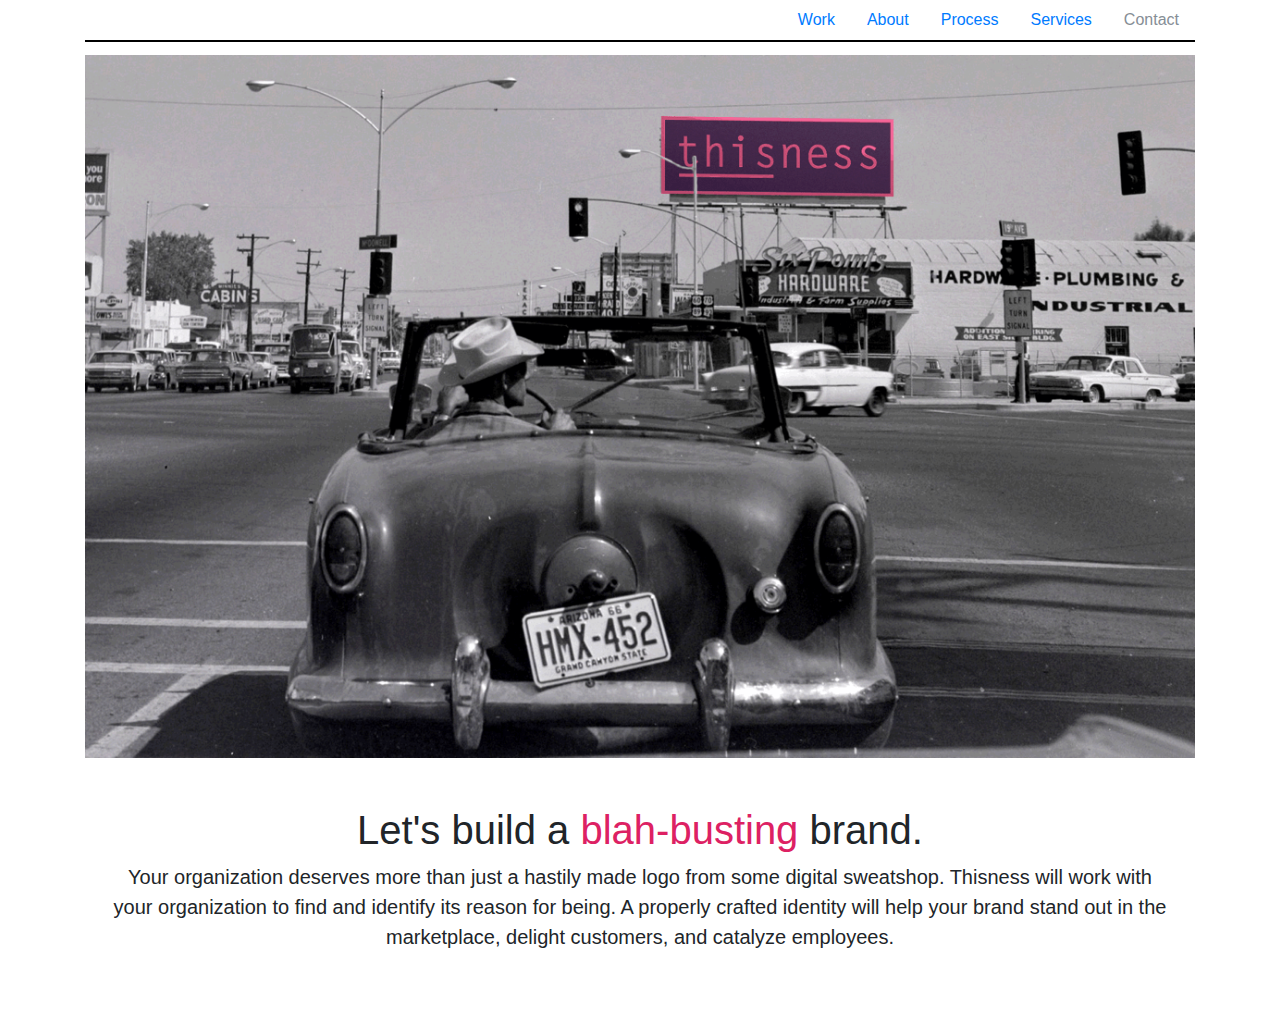
==== new.html @ 4538465c "first commit" ====
<!DOCTYPE html>
<html>
   <head>
      <meta charset="utf-8">
      <title>Thisness</title>
      <link rel="stylesheet" type="text/css" href="css/bootstrap.min.css">
      <link rel="stylesheet" type="text/css" href="css/style.css">
      <link href="https://fonts.googleapis.com/css?family=Libre+Franklin:400,700|News+Cycle:400,700" rel="stylesheet">
   </head>
   <body>
      <div class="container">
         <div class="row">
            <div class="col-12">
               <ul class="nav justify-content-end bottom-line">
                  <li class="nav-item">
                     <a class="nav-link active" href="#">Work</a>
                  </li>
                  <li class="nav-item">
                     <a class="nav-link" href="#">About</a>
                  </li>
                  <li class="nav-item">
                     <a class="nav-link" href="#">Process</a>
                  </li>
                  <li class="nav-item">
                     <a class="nav-link" href="#">Services</a>
                  </li>
                  <li class="nav-item">
                     <a class="nav-link disabled" href="#">Contact</a>
                  </li>
               </ul>
               <div>
                  <img src="images/hero.png" class="img-fluid" alt="a vintage photograph of Phoenix in the 1960s, taken at the intersection of Grand Ave., 19th Ave., and McDowell Rd., with a non-original Thisness billboard in the distance">
                  <div class="text-center" style="padding:3rem 1.5rem">
                     <h1>Let's build a <span style="color:#dd2163">blah-busting</span> brand.</h1>
                     <p class="lead">Your organization deserves more than just a hastily made logo from some digital sweatshop. Thisness will work with your organization to find and identify its reason for being. A properly crafted identity will help your brand stand out in the marketplace, delight customers, and catalyze employees.</p>
                  </div>
               </div>
            </div>
         </div>
      </div>
   </body>
</html>
---- css/style.css ----
.bottom-line {
	border-bottom: 2px solid #000;
	margin-bottom: 13px;
}
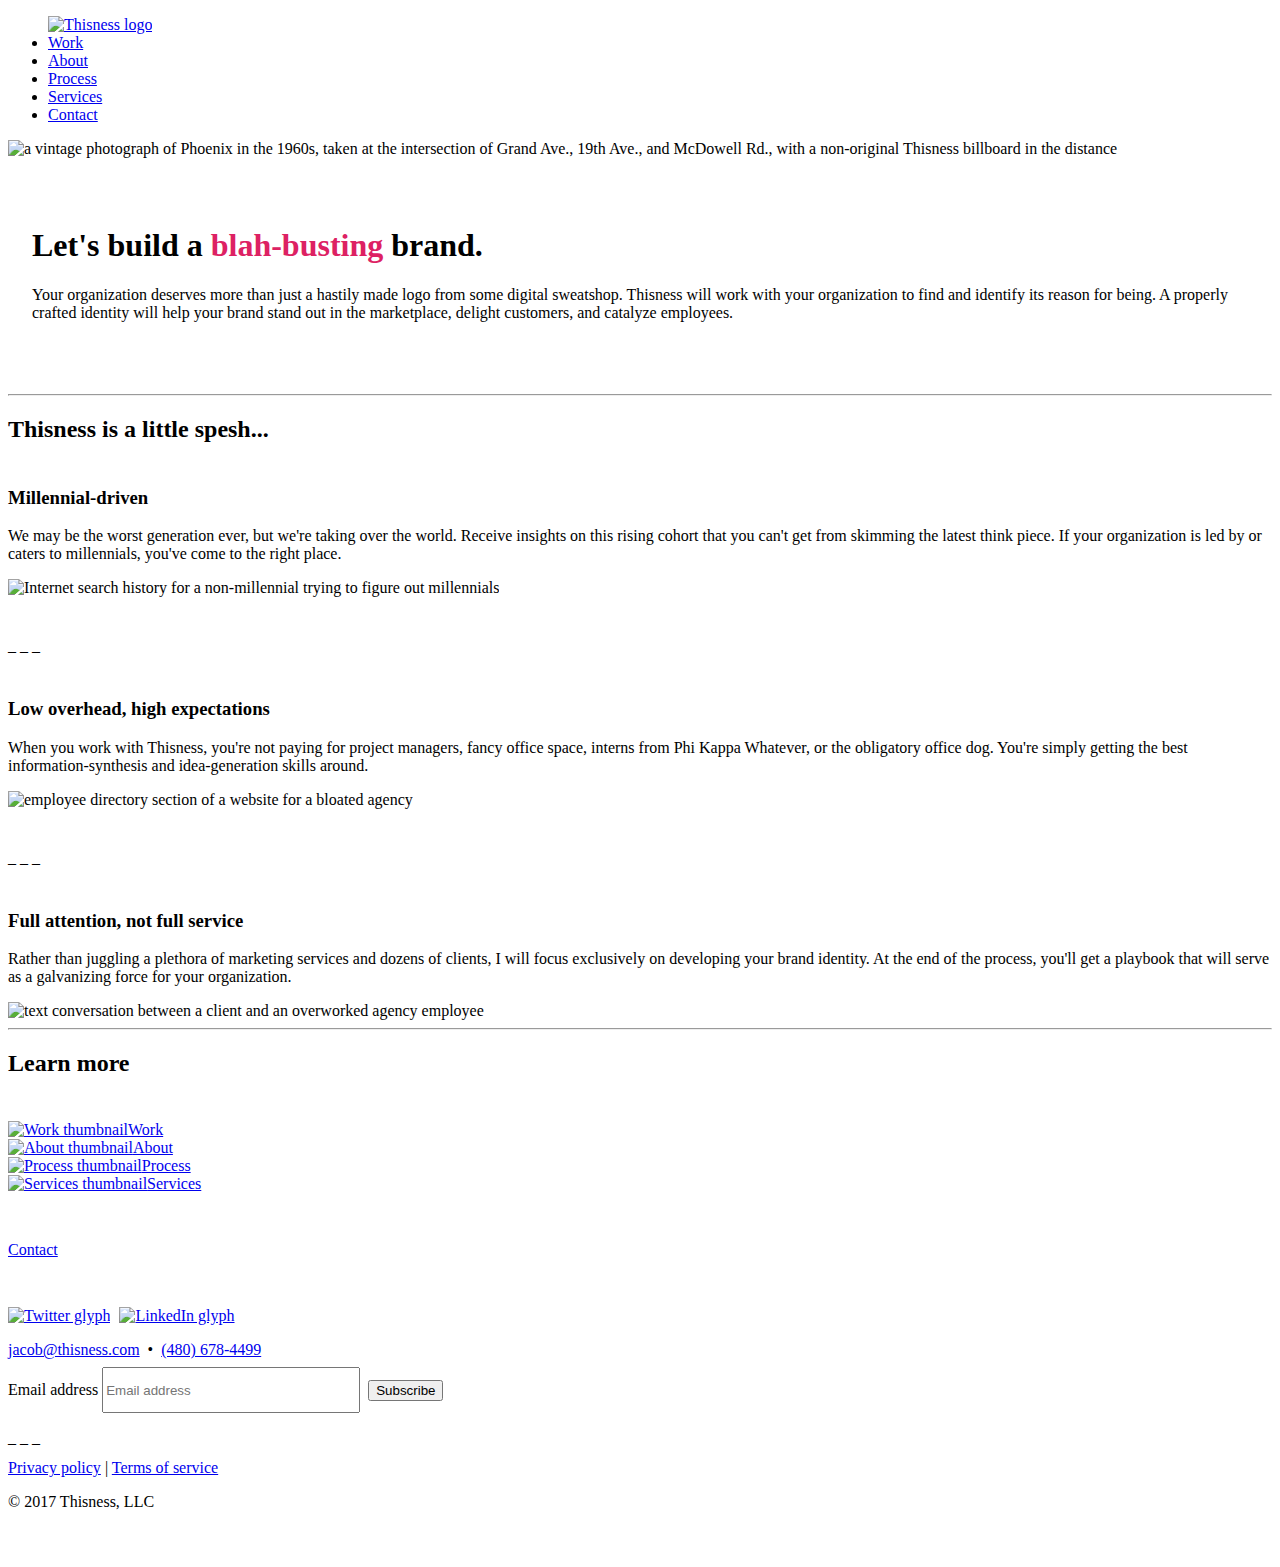
==== commit 22b0191e: "3rd" ====
--- a/new.html
+++ b/new.html
@@ -11,7 +11,15 @@
       <div class="container">
          <div class="row">
             <div class="col-12">
-               <ul class="nav justify-content-end bottom-line">
+
+              <ul class="nav justify-content-end bottom-line">
+
+              <nav class="navbar navbar-expand-md navbar-light bg-faded fixed-top sticky-top">
+    						<a class="navbar-brand" href="index.html"><img src="images/thisness_logo_black.svg" width="125" height="" alt="Thisness logo"></a>
+    						<!--<button class="navbar-toggler" type="button" "false" aria-label="Toggle navigation">
+    							<span class="navbar-toggler-icon"></span>-->
+    						</button>
+
                   <li class="nav-item">
                      <a class="nav-link active" href="#">Work</a>
                   </li>
@@ -29,14 +37,126 @@
                   </li>
                </ul>
                <div>
+               </nav>
                   <img src="images/hero.png" class="img-fluid" alt="a vintage photograph of Phoenix in the 1960s, taken at the intersection of Grand Ave., 19th Ave., and McDowell Rd., with a non-original Thisness billboard in the distance">
                   <div class="text-center" style="padding:3rem 1.5rem">
                      <h1>Let's build a <span style="color:#dd2163">blah-busting</span> brand.</h1>
                      <p class="lead">Your organization deserves more than just a hastily made logo from some digital sweatshop. Thisness will work with your organization to find and identify its reason for being. A properly crafted identity will help your brand stand out in the marketplace, delight customers, and catalyze employees.</p>
                   </div>
                </div>
-            </div>
-         </div>
-      </div>
+
+               <hr>
+
+               <div class="row">
+                 <h2 class="text-center" style="padding-bottom:1.5rem">Thisness is a little spesh...</h2>
+
+                 <div>
+                 <div class="row">
+                   <div class="col-md-4 col-lg-6 feature">
+                     <h3>Millennial-driven</h3>
+                     <p>We may be the worst generation ever, but we're taking over the world. Receive insights on this rising cohort that you can't get from skimming the latest think piece. If your organization is led by or caters to millennials, you've come to the right place.</p>
+                    </div>
+                    <div class="col-md-8 col-lg-6 feature">
+                      <img class="img-fluid" src="images/feature_millennial.png" alt="Internet search history for a non-millennial trying to figure out millennials">
+    								</div>
+                    </div>
+
+                    <p class="text-center" style="padding:1.5rem 0">_ _ _</p>
+
+                    <div class="row">
+                      <div class="col-md-4 push-md-8 col-lg-6 order-md-2 feature">
+                        <h3>Low overhead, high expectations</h3>
+                        <p>When you work with Thisness, you're not paying for project managers, fancy office space, interns from Phi Kappa Whatever, or the obligatory office dog. You're simply getting the best information-synthesis and idea-generation skills around.</p>
+                      </div>
+                      <div class="col-md-8 pull-md-4 col-lg-6 order-md-1 feature">
+                        <img class="img-fluid" src="images/feature_overhead.png" alt="employee directory section of a website for a bloated agency">
+                      </div>
+                    </div>
+
+
+                    <p class="text-center" style="padding:1.5rem 0">_ _ _</p>
+
+                    <div class="row">
+                      <div class="col-md-4 col-lg-6 feature">
+                        <h3>Full attention, not full service</h3>
+                        <p>Rather than juggling a plethora of marketing services and dozens of clients, I will focus exclusively on developing your brand identity. At the end of the process, you'll get a playbook that will serve as a galvanizing force for your organization.</p>
+                      </div>
+                      <div class="col-md-8 col-lg-6 feature">
+                        <img class="img-fluid" src="images/feature_attention.png" alt="text conversation between a client and an overworked agency employee">
+                      </div>
+                    </div>
+                    </div>
+                    </div>
+
+                    <hr>
+                  <div class="style">
+                    <h2 class="text-center" style="padding-bottom:1.5rem">Learn more</h2>
+
+        						<div class="row learn_more">
+        							<div class="col-md-3 col-6 learn_more-item">
+        								<a href="work/index.html" class="learn_more-link">
+        									<img src="images/thumbnail_work.png" class="img-fluid" alt="Work thumbnail"><span class="learn_more-text">Work</span>
+        								</a>
+        							</div>
+
+                      <div class="col-md-3 col-6 learn_more-item">
+        								<a href="about/index.html" class="learn_more-link">
+        									<img src="images/thumbnail_about.png" class="img-fluid" alt="About thumbnail"><span class="learn_more-text">About</span>
+        								</a>
+        							</div>
+
+        							<div class="col-md-3 col-6 learn_more-item">
+        								<a href="process/index.html" class="learn_more-link">
+        									<img src="images/thumbnail_process.png" class="img-fluid" alt="Process thumbnail"><span class="learn_more-text">Process</span>
+        								</a>
+        							</div>
+
+        							<div class="col-md-3 col-6 learn_more-item">
+        								<a href="services/index.html" class="learn_more-link">
+        									<img src="images/thumbnail_services.png" class="img-responsive" alt="Services thumbnail"><span class="learn_more-text">Services</span>
+        								</a>
+        							</div>
+        						</div>
+
+        						<div class="row justify-content-center" style="padding-top:3rem">
+        							<a class="btn btn-lg btn-thisness_large" href="contact/index.html">Contact</a>
+        						</div>
+        					</div>
+
+                  <footer>
+                    <div class="container" style="padding:3rem 0">
+                      <div class="row">
+                        <div class="col-12 text-center">
+                          <div style="margin-bottom:.5rem">
+                            <a href="https://twitter.com/thisnessPHX"><img src="images/twitter.svg" width="" height="30" alt="Twitter glyph" style="padding-right:5px"></a>
+                            <a href="https://www.linkedin.com/company/thisnessPHX"><img src="images/linkedin.svg" width="" height="30" alt="LinkedIn glyph"></a>
+                          </div>
+
+                          <p itemscope="" itemtype="http://schema.org/ContactPoint" style="margin-bottom:.5rem"><a href="mailto:jacob@thisness.com"><span itemprop="email">jacob@thisness.com</span></a>&nbsp; • &nbsp;<a href="tel:1-480-678-4499"><span itemprop="telephone">(480) 678-4499</span></a></p>
+
+                          <form action="//thisness.us16.list-manage.com/subscribe/post?u=9680f4d6b10a9fc6684fadd58&amp;id=3f368ca64f" method="post" name="mc-embedded-subscribe-form" class="form-inline justify-content-center" target="_blank" style="margin-bottom:.5rem">
+                            <label class="sr-only" for="inlineFormInput">Email address</label>
+                            <input type="email" name="EMAIL" class="form-control" id="inlineFormInput" placeholder="Email address" required="" style="width:250px; height:40px">
+                            <!-- real people should not fill this in and expect good things - do not remove this or risk form bot signups-->
+                            <div style="position: absolute; left: -5000px;" aria-hidden="true"><input type="text" name="b_9680f4d6b10a9fc6684fadd58_3f368ca64f" tabindex="-1" value=""></div>
+                            <input type="submit" value="Subscribe" name="subscribe" class="btn btn-thisness" style="margin-left:.25rem">
+                          </form>
+
+                          <p>_ _ _</p>
+
+                          <p style="margin-top:-.25rem; margin-bottom:0"><a href="privacy/index.html">Privacy policy</a> | <a href="terms/index.html">Terms of service</a></p>
+                          <p style="margin-bottom:0">© 2017 Thisness, LLC</p>
+                        </div>
+                      </div>
+                    </div>
+                  </footer>
+
+                  </div><!-- end col -->
+                  </div><!-- end row -->
+                  </div> <!-- end container -->
+
+
+      <script src="https://maxcdn.bootstrapcdn.com/bootstrap/4.0.0-beta/js/bootstrap.min.js" integrity="sha384-h0AbiXch4ZDo7tp9hKZ4TsHbi047NrKGLO3SEJAg45jXxnGIfYzk4Si90RDIqNm1" crossorigin="anonymous"></script>
+
    </body>
-</html>+</html>
